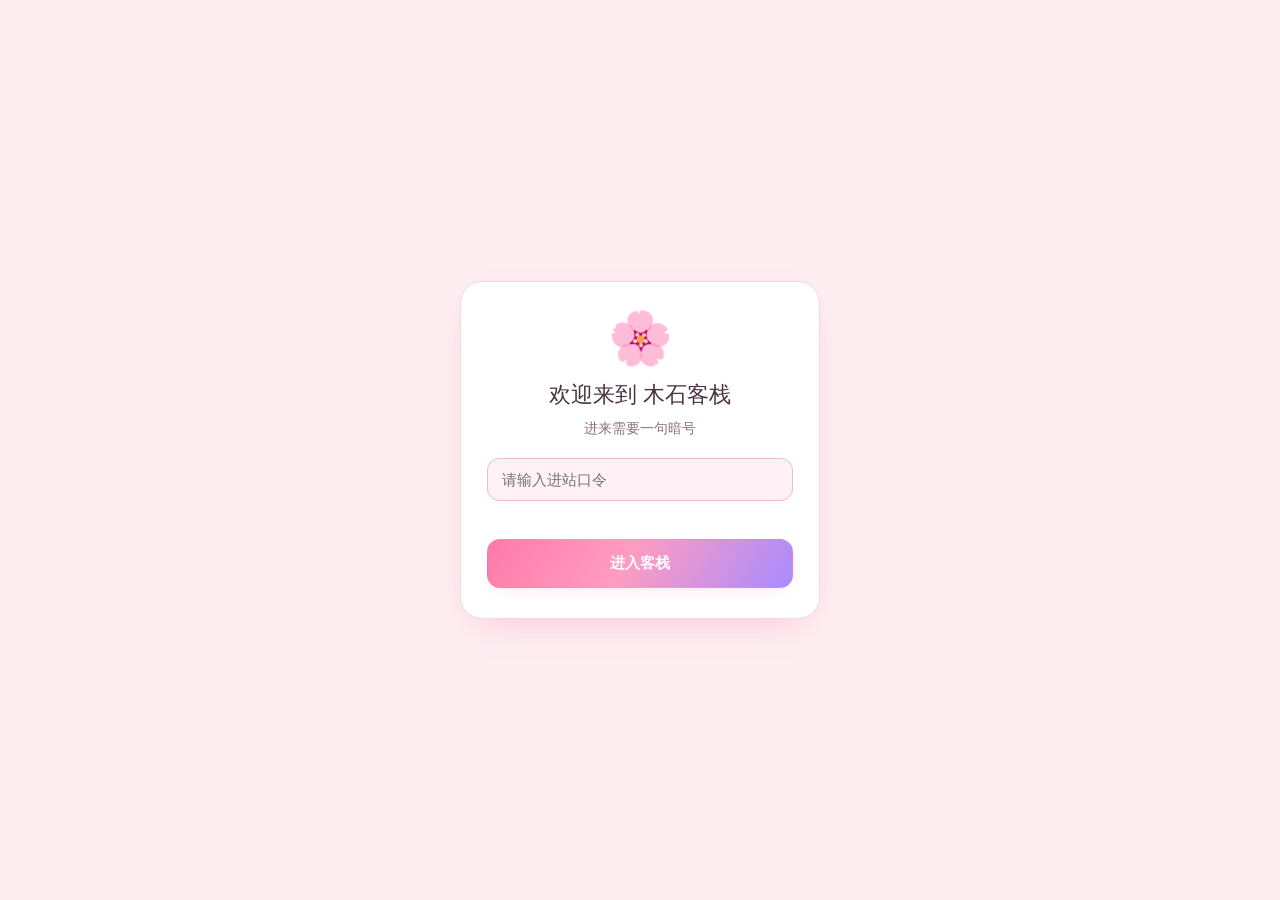
==== detail.html @ f9a5a591 "add detail.html" ====
<!DOCTYPE html>
<html lang="zh-CN">
<head>
<meta charset="UTF-8">
<meta name="viewport" content="width=device-width, initial-scale=1">
<title>文件详情 · 木石客栈</title>
<link rel="icon" href="data:image/svg+xml,<svg xmlns='http://www.w3.org/2000/svg' viewBox='0 0 100 100'><text y='.9em' font-size='90'>🌸</text></svg>">
<link rel="stylesheet" href="assets/css/style.css">
</head>
<body data-page="detail" data-title="文件详情">

<div class="bg-layer"></div>

<div class="gate" id="gate">
  <div class="gate-card">
    <div class="gate-mascot">🌸</div>
    <div class="gate-title">欢迎来到 木石客栈</div>
    <div class="gate-sub">进来需要一句暗号</div>
    <input class="gate-input" id="gateInput" type="password" placeholder="请输入进站口令" autocomplete="off">
    <div class="gate-error" id="gateError"></div>
    <button class="btn btn-primary btn-block" id="gateOpen">进入客栈</button>
  </div>
</div>

<header class="site-header">
  <div class="container">
    <nav class="nav">
      <a class="brand" href="index.html"><span class="brand-mark">🌸</span>木石客栈</a>
      <div class="nav-links">
        <a class="nav-link" href="index.html">首页</a>
        <a class="nav-link" href="list.html">全部文件</a>
      </div>
      <div class="nav-actions">
        <button class="icon-btn" data-search-open title="搜索 (Ctrl+K)">🔍</button>
        <button class="icon-btn" id="themeBtn" title="切换主题">☀️</button>
      </div>
    </nav>
  </div>
</header>

<main class="section">
  <div class="container" id="detailWrap"></div>
</main>

<footer class="footer">
  <div class="container" style="text-align:center">
    <div id="footName">木石客栈</div>
    <div id="footNote">木石客栈 · 欢迎常来</div>
    <div style="margin-top:6px">© <span id="year">2026</span></div>
  </div>
</footer>

<div class="mascot" id="mascot">
  <div class="mascot-bubble" id="mascotBubble">欢迎～</div>
  <div class="mascot-img" id="mascotImg">🌸</div>
</div>

<div class="search-overlay" id="searchOverlay">
  <div class="search-panel">
    <div class="search-row">
      <span>🔍</span>
      <input class="search-input" id="searchInput" placeholder="搜索文件、标签、描述…" autocomplete="off">
      <button class="link-btn" id="searchClose">Esc</button>
    </div>
    <div class="search-results" id="searchResults"></div>
  </div>
</div>

<script src="assets/js/config.js"></script>
<script src="assets/js/main.js"></script>
</body>
</html>
---- assets/css/style.css ----
/* ============================================================
 *  style.css —— 木石客栈 · 萌系二次元主题
 *  想换配色只改 :root / [data-theme="dark"] 里的变量即可
 * ============================================================ */

/* ---------- 主题变量 ---------- */
:root {
  --bg: #fff6f8;
  --bg-2: #fdeef2;
  --surface: #ffffff;
  --surface-2: #fff1f5;
  --line: #f5d7e0;
  --line-strong: #ecbdc9;

  --text: #4a3442;
  --text-dim: #8a7280;
  --text-faint: #b39aa7;

  --pink: #ff7aa8;
  --pink-2: #ffb3cc;
  --purple: #a88bff;
  --sakura: #ff9cc0;
  --accent-grad: linear-gradient(120deg, #ff7aa8 0%, #ff9cc0 45%, #a88bff 100%);

  --radius: 18px;
  --radius-sm: 12px;
  --shadow: 0 14px 40px -18px rgba(255, 122, 168, 0.45);
  --shadow-sm: 0 6px 18px -10px rgba(255, 122, 168, 0.35);

  --mono: ui-monospace, "Cascadia Mono", Consolas, monospace;
  --nav-h: 62px;
  --maxw: 1080px;
}

[data-theme="dark"] {
  --bg: #1a141b;
  --bg-2: #211820;
  --surface: #261c23;
  --surface-2: #2e2129;
  --line: #3a2b34;
  --line-strong: #4d3742;

  --text: #f3e8ee;
  --text-dim: #c3aebb;
  --text-faint: #8f7a86;

  --pink: #ff8fb5;
  --pink-2: #ff9cc0;
  --purple: #b9a1ff;
  --sakura: #ff9cc0;
  --accent-grad: linear-gradient(120deg, #ff8fb5 0%, #ff9cc0 45%, #b9a1ff 100%);

  --shadow: 0 14px 40px -18px rgba(0, 0, 0, 0.7);
  --shadow-sm: 0 6px 18px -10px rgba(0, 0, 0, 0.6);
}

/* ---------- 基础 ---------- */
* { box-sizing: border-box; }
html { scroll-behavior: smooth; scroll-padding-top: calc(var(--nav-h) + 16px); }
body {
  margin: 0;
  background: var(--bg);
  color: var(--text);
  font-family: "Segoe UI", "Microsoft YaHei", "PingFang SC", system-ui, sans-serif;
  font-size: 15.5px;
  line-height: 1.7;
  -webkit-font-smoothing: antialiased;
  overflow-x: hidden;
  transition: background 0.3s ease, color 0.3s ease;
}
a { color: inherit; text-decoration: none; }
button { font: inherit; color: inherit; background: none; border: 0; cursor: pointer; }
h1, h2, h3 { line-height: 1.25; margin: 0; font-weight: 700; }
p { margin: 0; }
img { max-width: 100%; display: block; }
::selection { background: rgba(255, 122, 168, 0.28); }

/* 樱花飘落背景层 */
.bg-layer { position: fixed; inset: 0; z-index: -2; pointer-events: none; overflow: hidden;
  background:
    radial-gradient(900px 500px at 12% -6%, rgba(255, 122, 168, 0.16), transparent 62%),
    radial-gradient(800px 460px at 88% 4%, rgba(168, 139, 255, 0.14), transparent 60%),
    linear-gradient(180deg, var(--bg-2), var(--bg));
  transition: background 0.3s ease;
}
.petal { position: fixed; top: -6vh; z-index: -1; pointer-events: none;
  border-radius: 80% 0 80% 0; background: var(--sakura); opacity: 0.7;
  animation: fall linear infinite;
}
@keyframes fall {
  0%   { transform: translateY(0) translateX(0) rotate(0deg); }
  25%  { transform: translateY(25vh) translateX(4vw) rotate(90deg); }
  50%  { transform: translateY(50vh) translateX(-3vw) rotate(180deg); }
  75%  { transform: translateY(75vh) translateX(3vw) rotate(270deg); }
  100% { transform: translateY(108vh) translateX(-4vw) rotate(360deg); }
}

/* ---------- 布局 ---------- */
.container { width: 100%; max-width: var(--maxw); margin: 0 auto; padding: 0 20px; }
.section { padding: 40px 0; }
.hidden { display: none !important; }

/* ---------- 口令门 ---------- */
.gate {
  position: fixed; inset: 0; z-index: 500;
  display: grid; place-items: center;
  background: var(--bg-2);
  transition: opacity 0.3s ease, visibility 0.3s ease;
}
.gate.gone { opacity: 0; visibility: hidden; }
.gate-card {
  width: min(92vw, 360px);
  background: var(--surface); border: 1px solid var(--line);
  border-radius: 22px; box-shadow: var(--shadow);
  padding: 30px 26px; text-align: center;
}
.gate-mascot { font-size: 52px; line-height: 1; }
.gate-title { margin: 12px 0 4px; font-size: 22px; }
.gate-sub { color: var(--text-dim); font-size: 13.5px; margin-bottom: 18px; }
.gate-input {
  width: 100%; padding: 12px 14px; font-size: 15px;
  border: 1px solid var(--line-strong); border-radius: 12px;
  background: var(--surface-2); color: var(--text); outline: none;
}
.gate-input:focus { border-color: var(--pink); box-shadow: 0 0 0 3px rgba(255, 122, 168, 0.15); }
.gate-error { color: #ff4d6d; font-size: 12.5px; min-height: 18px; margin-top: 8px; }
.btn { display: inline-flex; align-items: center; justify-content: center; gap: 8px;
  padding: 11px 22px; border-radius: 13px; font-size: 14.5px; font-weight: 600;
  border: 1px solid var(--line); background: var(--surface); transition: all .2s ease; }
.btn:hover { transform: translateY(-1px); border-color: var(--line-strong); }
.btn-primary { background: var(--accent-grad); color: #fff; border-color: transparent; box-shadow: var(--shadow-sm); }
.btn-primary:hover { box-shadow: var(--shadow); }
.btn-block { width: 100%; margin-top: 12px; }

/* ---------- 顶部导航 ---------- */
.site-header {
  position: sticky; top: 0; z-index: 60;
  background: color-mix(in srgb, var(--bg) 82%, transparent);
  backdrop-filter: blur(14px) saturate(150%);
  border-bottom: 1px solid var(--line);
}
.nav { height: var(--nav-h); display: flex; align-items: center; gap: 14px; }
.brand { display: flex; align-items: center; gap: 10px; font-weight: 800; font-size: 17px; }
.brand-mark { width: 34px; height: 34px; display: grid; place-items: center;
  border-radius: 11px; background: var(--accent-grad); color: #fff; font-size: 17px; }
.nav-links { display: flex; align-items: center; gap: 4px; margin-left: auto; }
.nav-link { padding: 8px 13px; border-radius: 999px; font-size: 14px; color: var(--text-dim); transition: all .2s; }
.nav-link:hover { color: var(--text); background: var(--surface-2); }
.nav-link.active { color: #fff; background: var(--accent-grad); }
.nav-actions { display: flex; align-items: center; gap: 8px; }
.icon-btn { width: 36px; height: 36px; display: grid; place-items: center;
  border-radius: 11px; border: 1px solid var(--line); background: var(--surface); color: var(--text-dim); }
.icon-btn:hover { color: var(--text); border-color: var(--line-strong); }

/* ---------- 首页 Hero ---------- */
.hero { padding: 46px 0 8px; position: relative; }
.hero-inner { display: flex; align-items: center; gap: 30px; }
.hero-main { flex: 1; min-width: 0; }
.eyebrow { display: inline-flex; align-items: center; gap: 8px; font-size: 12px;
  letter-spacing: 2px; text-transform: uppercase; color: var(--pink); }
.eyebrow::before { content: ""; width: 20px; height: 1px; background: var(--accent-grad); }
.hero-title { font-size: clamp(34px, 6vw, 58px); letter-spacing: -1px; margin: 10px 0 0; }
.hero-title .grad { background: var(--accent-grad); -webkit-background-clip: text; background-clip: text; color: transparent; }
.hero-sub { margin-top: 12px; color: var(--text-dim); font-size: 16px; max-width: 520px; }

/* 看板娘 */
.mascot {
  position: fixed; right: 22px; bottom: 18px; z-index: 70;
  display: flex; flex-direction: column; align-items: center; cursor: pointer;
  user-select: none;
}
.mascot-img { font-size: 74px; line-height: 1; filter: drop-shadow(0 8px 14px rgba(255,122,168,.35));
  animation: bob 3.2s ease-in-out infinite; }
.mascot-img img { width: 110px; height: 110px; object-fit: contain; }
@keyframes bob { 0%,100% { transform: translateY(0); } 50% { transform: translateY(-7px); } }
.mascot-bubble {
  max-width: 200px; background: var(--surface); border: 1px solid var(--line-strong);
  border-radius: 14px 14px 14px 4px; padding: 8px 12px; font-size: 13px;
  box-shadow: var(--shadow-sm); color: var(--text); margin-bottom: 8px;
  opacity: 0; transform: translateY(6px); transition: all .25s ease; text-align: center;
}
.mascot-bubble.show { opacity: 1; transform: none; }

/* ---------- 卡片与网格 ---------- */
.card { background: var(--surface); border: 1px solid var(--line); border-radius: var(--radius);
  box-shadow: var(--shadow-sm); transition: transform .22s ease, box-shadow .22s ease, border-color .22s ease; }
.card:hover { transform: translateY(-4px); border-color: var(--line-strong); box-shadow: var(--shadow); }

.cat-grid { display: grid; grid-template-columns: repeat(auto-fill, minmax(200px, 1fr)); gap: 14px; }
.cat-card { display: flex; flex-direction: column; align-items: center; padding: 22px 14px; text-align: center; }
.cat-icon { font-size: 38px; }
.cat-name { margin-top: 8px; font-size: 16px; font-weight: 700; }
.cat-desc { margin-top: 4px; font-size: 12.5px; color: var(--text-dim); }

.file-grid { display: grid; grid-template-columns: repeat(auto-fill, minmax(250px, 1fr)); gap: 14px; }
.file-card { display: flex; flex-direction: column; padding: 16px; }
.file-top { display: flex; align-items: flex-start; gap: 10px; }
.file-ico { font-size: 30px; line-height: 1; }
.file-title { font-size: 15px; font-weight: 700; word-break: break-word; }
.file-desc { margin-top: 6px; font-size: 13px; color: var(--text-dim); }
.file-meta { display: flex; flex-wrap: wrap; gap: 6px; margin-top: 12px; font-size: 11.5px; color: var(--text-faint); }
.tag { font-size: 11px; padding: 2px 8px; border-radius: 999px;
  background: rgba(255,122,168,.12); border: 1px solid rgba(255,122,168,.25); color: var(--pink); }
.file-foot { margin-top: auto; padding-top: 12px; display: flex; align-items: center; gap: 8px; }
.link-btn { font-size: 12.5px; padding: 6px 12px; border-radius: 9px;
  border: 1px solid var(--line); background: var(--surface-2); color: var(--text-dim); transition: all .2s; }
.link-btn:hover { color: #fff; background: var(--accent-grad); border-color: transparent; }

/* 区块标题 */
.section-head { display: flex; align-items: flex-end; justify-content: space-between; gap: 16px; margin-bottom: 20px; flex-wrap: wrap; }
.section-title { font-size: clamp(20px, 3vw, 26px); }
.section-title .grad { background: var(--accent-grad); -webkit-background-clip: text; background-clip: text; color: transparent; }

/* ---------- 搜索面板 ---------- */
.search-overlay { position: fixed; inset: 0; z-index: 300; display: none; padding: 90px 18px 40px;
  background: color-mix(in srgb, var(--bg) 55%, transparent); backdrop-filter: blur(5px); }
.search-overlay.open { display: block; animation: fadeIn .18s ease; }
@keyframes fadeIn { from { opacity: 0; } to { opacity: 1; } }
.search-panel { width: min(92vw, 640px); margin: 0 auto; background: var(--surface);
  border: 1px solid var(--line-strong); border-radius: var(--radius); box-shadow: var(--shadow); overflow: hidden; }
.search-row { display: flex; align-items: center; gap: 10px; padding: 14px 16px; border-bottom: 1px solid var(--line); }
.search-input { flex: 1; min-width: 0; background: none; border: 0; outline: none; color: var(--text); font-size: 15.5px; }
.search-results { max-height: 56vh; overflow-y: auto; padding: 8px; }
.search-item { display: block; padding: 10px 12px; border-radius: 11px; }
.search-item:hover, .search-item.hl { background: var(--surface-2); }
.search-item-title { font-weight: 600; font-size: 14.5px; }
.search-item-sum { font-size: 12.5px; color: var(--text-dim); margin-top: 2px;
  overflow: hidden; text-overflow: ellipsis; white-space: nowrap; }
mark { background: rgba(255,122,168,.25); color: inherit; border-radius: 3px; padding: 0 2px; }

/* ---------- 文件详情页 ---------- */
.detail-card { padding: 26px; }
.detail-title { font-size: 24px; }
.detail-desc { margin-top: 12px; color: var(--text-dim); }
.detail-meta { display: flex; flex-wrap: wrap; gap: 8px; margin-top: 16px; }
.kv { display: grid; grid-template-columns: 88px 1fr; gap: 10px 14px; margin-top: 20px; }
.kv .k { color: var(--text-faint); font-size: 13px; }
.kv .v { font-size: 14px; word-break: break-all; }
.qr-box { display: inline-grid; place-items: center; gap: 8px; padding: 14px; background: #fff;
  border-radius: 12px; border: 1px solid var(--line); }
.qr-box canvas { width: 128px; height: 128px; }

/* ---------- 简历页 ---------- */
.resume-box { max-width: 760px; margin: 0 auto; }
.resume-content { padding: 28px; }
.resume-content h2 { font-size: 20px; margin: 22px 0 8px; }
.resume-content h2:first-child { margin-top: 0; }
.resume-content p, .resume-content li { color: var(--text-dim); }

/* ---------- 页脚 / 杂项 ---------- */
.footer { margin-top: 30px; border-top: 1px solid var(--line); padding: 26px 0; color: var(--text-faint); font-size: 13px; }
.toast { position: fixed; left: 50%; bottom: 28px; z-index: 400; transform: translate(-50%, 16px);
  padding: 11px 20px; border-radius: 12px; background: var(--surface); color: var(--text);
  border: 1px solid var(--line-strong); box-shadow: var(--shadow); font-size: 14px;
  opacity: 0; visibility: hidden; transition: all .26s ease; }
.toast.show { opacity: 1; visibility: visible; transform: translate(-50%, 0); }
[data-reveal] { opacity: 0; transform: translateY(18px);
  transition: opacity .6s cubic-bezier(.2,.7,.3,1), transform .6s cubic-bezier(.2,.7,.3,1); }
[data-reveal].is-visible { opacity: 1; transform: none; }

/* ---------- 响应式 ---------- */
@media (max-width: 760px) {
  .hero-inner { flex-direction: column; align-items: flex-start; }
  .nav-links { gap: 2px; }
  .nav-link { padding: 7px 10px; font-size: 13px; }
  .mascot { right: 12px; bottom: 10px; }
  .mascot-img { font-size: 58px; }
  .mascot-img img { width: 84px; height: 84px; }
  .cat-grid { grid-template-columns: repeat(2, 1fr); }
  .file-grid { grid-template-columns: 1fr; }
  .container { padding: 0 15px; }
}
@media (prefers-reduced-motion: reduce) {
  *, *::before, *::after { animation-duration: .01ms !important; animation-iteration-count: 1 !important; transition-duration: .01ms !important; }
  [data-reveal] { opacity: 1; transform: none; }
}
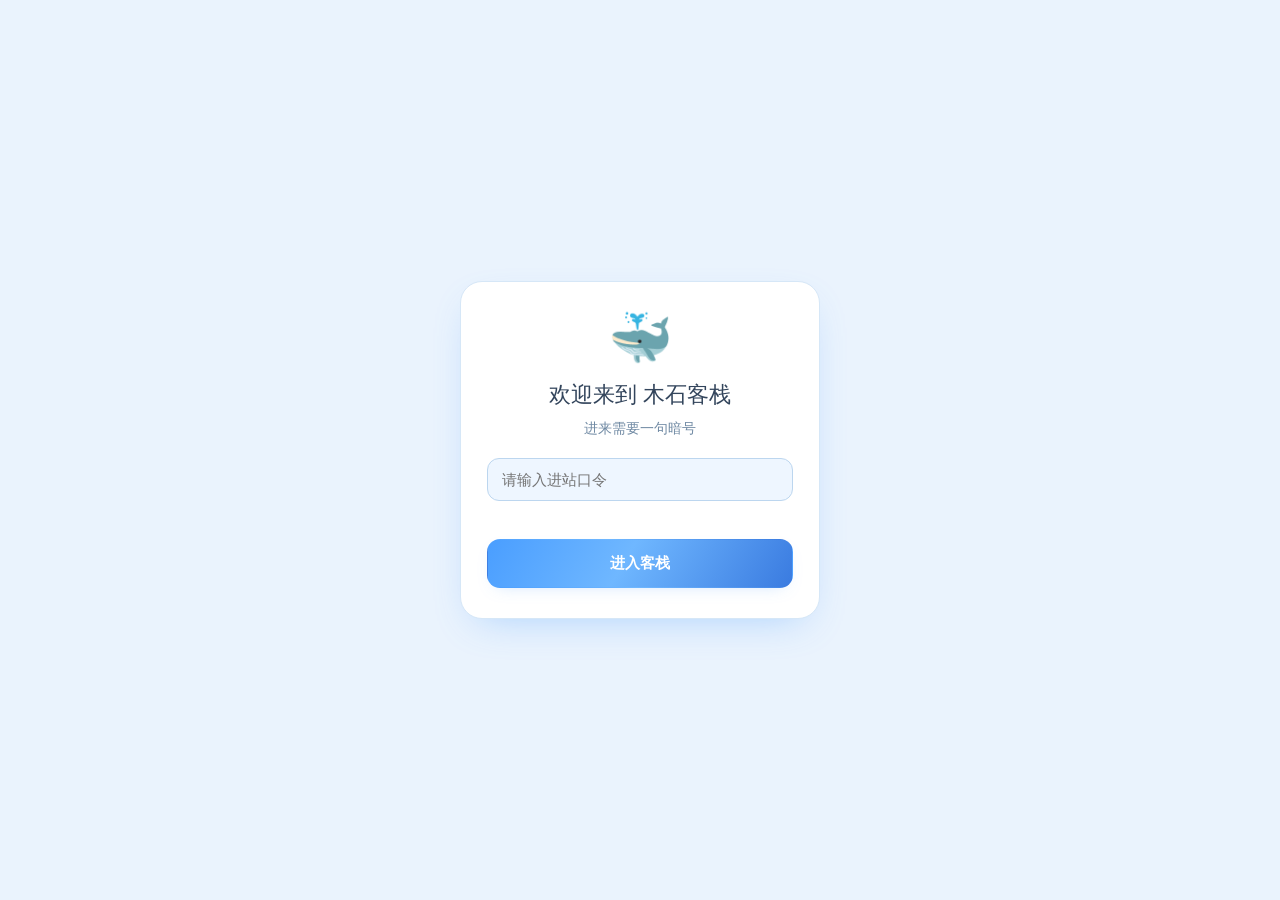
==== commit 82ccce3a: "update detail.html" ====
--- a/detail.html
+++ b/detail.html
@@ -4,7 +4,7 @@
 <meta charset="UTF-8">
 <meta name="viewport" content="width=device-width, initial-scale=1">
 <title>文件详情 · 木石客栈</title>
-<link rel="icon" href="data:image/svg+xml,<svg xmlns='http://www.w3.org/2000/svg' viewBox='0 0 100 100'><text y='.9em' font-size='90'>🌸</text></svg>">
+<link rel="icon" href="data:image/svg+xml,<svg xmlns='http://www.w3.org/2000/svg' viewBox='0 0 100 100'><text y='.9em' font-size='90'>🐳</text></svg>">
 <link rel="stylesheet" href="assets/css/style.css">
 </head>
 <body data-page="detail" data-title="文件详情">
@@ -13,7 +13,7 @@
 
 <div class="gate" id="gate">
   <div class="gate-card">
-    <div class="gate-mascot">🌸</div>
+    <div class="gate-mascot">🐳</div>
     <div class="gate-title">欢迎来到 木石客栈</div>
     <div class="gate-sub">进来需要一句暗号</div>
     <input class="gate-input" id="gateInput" type="password" placeholder="请输入进站口令" autocomplete="off">
@@ -25,7 +25,7 @@
 <header class="site-header">
   <div class="container">
     <nav class="nav">
-      <a class="brand" href="index.html"><span class="brand-mark">🌸</span>木石客栈</a>
+      <a class="brand" href="index.html"><span class="brand-mark">🐳</span>木石客栈</a>
       <div class="nav-links">
         <a class="nav-link" href="index.html">首页</a>
         <a class="nav-link" href="list.html">全部文件</a>
@@ -52,7 +52,7 @@
 
 <div class="mascot" id="mascot">
   <div class="mascot-bubble" id="mascotBubble">欢迎～</div>
-  <div class="mascot-img" id="mascotImg">🌸</div>
+  <div class="mascot-img" id="mascotImg">🐳</div>
 </div>
 
 <div class="search-overlay" id="searchOverlay">
--- a/assets/css/style.css
+++ b/assets/css/style.css
@@ -5,27 +5,27 @@
 
 /* ---------- 主题变量 ---------- */
 :root {
-  --bg: #fff6f8;
-  --bg-2: #fdeef2;
+  --bg: #f4f9ff;
+  --bg-2: #eaf3fd;
   --surface: #ffffff;
-  --surface-2: #fff1f5;
-  --line: #f5d7e0;
-  --line-strong: #ecbdc9;
-
-  --text: #4a3442;
-  --text-dim: #8a7280;
-  --text-faint: #b39aa7;
-
-  --pink: #ff7aa8;
-  --pink-2: #ffb3cc;
-  --purple: #a88bff;
-  --sakura: #ff9cc0;
-  --accent-grad: linear-gradient(120deg, #ff7aa8 0%, #ff9cc0 45%, #a88bff 100%);
+  --surface-2: #eef6ff;
+  --line: #d6e7f7;
+  --line-strong: #bcd6ef;
+
+  --text: #33455c;
+  --text-dim: #6f89a3;
+  --text-faint: #9bb2c8;
+
+  --pink: #4a9eff;
+  --pink-2: #8ec5ff;
+  --purple: #3a7be0;
+  --sakura: #6fb7ff;
+  --accent-grad: linear-gradient(120deg, #4a9eff 0%, #6fb7ff 45%, #3a7be0 100%);
 
   --radius: 18px;
   --radius-sm: 12px;
-  --shadow: 0 14px 40px -18px rgba(255, 122, 168, 0.45);
-  --shadow-sm: 0 6px 18px -10px rgba(255, 122, 168, 0.35);
+  --shadow: 0 14px 40px -18px rgba(74, 158, 255, 0.45);
+  --shadow-sm: 0 6px 18px -10px rgba(74, 158, 255, 0.35);
 
   --mono: ui-monospace, "Cascadia Mono", Consolas, monospace;
   --nav-h: 62px;
@@ -33,22 +33,22 @@
 }
 
 [data-theme="dark"] {
-  --bg: #1a141b;
-  --bg-2: #211820;
-  --surface: #261c23;
-  --surface-2: #2e2129;
-  --line: #3a2b34;
-  --line-strong: #4d3742;
-
-  --text: #f3e8ee;
-  --text-dim: #c3aebb;
-  --text-faint: #8f7a86;
-
-  --pink: #ff8fb5;
-  --pink-2: #ff9cc0;
-  --purple: #b9a1ff;
-  --sakura: #ff9cc0;
-  --accent-grad: linear-gradient(120deg, #ff8fb5 0%, #ff9cc0 45%, #b9a1ff 100%);
+  --bg: #0e1520;
+  --bg-2: #141d2b;
+  --surface: #182331;
+  --surface-2: #1f2c3d;
+  --line: #26354a;
+  --line-strong: #33455f;
+
+  --text: #e6f0fb;
+  --text-dim: #a6bdd4;
+  --text-faint: #6f86a0;
+
+  --pink: #6fb7ff;
+  --pink-2: #8ec5ff;
+  --purple: #5aa0ff;
+  --sakura: #6fb7ff;
+  --accent-grad: linear-gradient(120deg, #6fb7ff 0%, #8ec5ff 45%, #5aa0ff 100%);
 
   --shadow: 0 14px 40px -18px rgba(0, 0, 0, 0.7);
   --shadow-sm: 0 6px 18px -10px rgba(0, 0, 0, 0.6);
@@ -73,18 +73,20 @@
 h1, h2, h3 { line-height: 1.25; margin: 0; font-weight: 700; }
 p { margin: 0; }
 img { max-width: 100%; display: block; }
-::selection { background: rgba(255, 122, 168, 0.28); }
-
-/* 樱花飘落背景层 */
+::selection { background: rgba(74, 158, 255, 0.28); }
+
+/* 蓝色星点飘落背景层 */
 .bg-layer { position: fixed; inset: 0; z-index: -2; pointer-events: none; overflow: hidden;
   background:
-    radial-gradient(900px 500px at 12% -6%, rgba(255, 122, 168, 0.16), transparent 62%),
-    radial-gradient(800px 460px at 88% 4%, rgba(168, 139, 255, 0.14), transparent 60%),
+    radial-gradient(900px 500px at 12% -6%, rgba(74, 158, 255, 0.16), transparent 62%),
+    radial-gradient(800px 460px at 88% 4%, rgba(58, 123, 224, 0.14), transparent 60%),
     linear-gradient(180deg, var(--bg-2), var(--bg));
   transition: background 0.3s ease;
 }
 .petal { position: fixed; top: -6vh; z-index: -1; pointer-events: none;
-  border-radius: 80% 0 80% 0; background: var(--sakura); opacity: 0.7;
+  border-radius: 50%; background: var(--sakura);
+  box-shadow: 0 0 6px 1px rgba(111, 183, 255, 0.6);
+  opacity: 0.6;
   animation: fall linear infinite;
 }
 @keyframes fall {
@@ -122,7 +124,7 @@
   border: 1px solid var(--line-strong); border-radius: 12px;
   background: var(--surface-2); color: var(--text); outline: none;
 }
-.gate-input:focus { border-color: var(--pink); box-shadow: 0 0 0 3px rgba(255, 122, 168, 0.15); }
+.gate-input:focus { border-color: var(--pink); box-shadow: 0 0 0 3px rgba(74, 158, 255, 0.15); }
 .gate-error { color: #ff4d6d; font-size: 12.5px; min-height: 18px; margin-top: 8px; }
 .btn { display: inline-flex; align-items: center; justify-content: center; gap: 8px;
   padding: 11px 22px; border-radius: 13px; font-size: 14.5px; font-weight: 600;
@@ -169,7 +171,7 @@
   display: flex; flex-direction: column; align-items: center; cursor: pointer;
   user-select: none;
 }
-.mascot-img { font-size: 74px; line-height: 1; filter: drop-shadow(0 8px 14px rgba(255,122,168,.35));
+.mascot-img { font-size: 74px; line-height: 1; filter: drop-shadow(0 8px 14px rgba(74,158,255,.35));
   animation: bob 3.2s ease-in-out infinite; }
 .mascot-img img { width: 110px; height: 110px; object-fit: contain; }
 @keyframes bob { 0%,100% { transform: translateY(0); } 50% { transform: translateY(-7px); } }
@@ -200,7 +202,7 @@
 .file-desc { margin-top: 6px; font-size: 13px; color: var(--text-dim); }
 .file-meta { display: flex; flex-wrap: wrap; gap: 6px; margin-top: 12px; font-size: 11.5px; color: var(--text-faint); }
 .tag { font-size: 11px; padding: 2px 8px; border-radius: 999px;
-  background: rgba(255,122,168,.12); border: 1px solid rgba(255,122,168,.25); color: var(--pink); }
+  background: rgba(74,158,255,.12); border: 1px solid rgba(74,158,255,.25); color: var(--pink); }
 .file-foot { margin-top: auto; padding-top: 12px; display: flex; align-items: center; gap: 8px; }
 .link-btn { font-size: 12.5px; padding: 6px 12px; border-radius: 9px;
   border: 1px solid var(--line); background: var(--surface-2); color: var(--text-dim); transition: all .2s; }
@@ -226,7 +228,7 @@
 .search-item-title { font-weight: 600; font-size: 14.5px; }
 .search-item-sum { font-size: 12.5px; color: var(--text-dim); margin-top: 2px;
   overflow: hidden; text-overflow: ellipsis; white-space: nowrap; }
-mark { background: rgba(255,122,168,.25); color: inherit; border-radius: 3px; padding: 0 2px; }
+mark { background: rgba(74,158,255,.25); color: inherit; border-radius: 3px; padding: 0 2px; }
 
 /* ---------- 文件详情页 ---------- */
 .detail-card { padding: 26px; }
